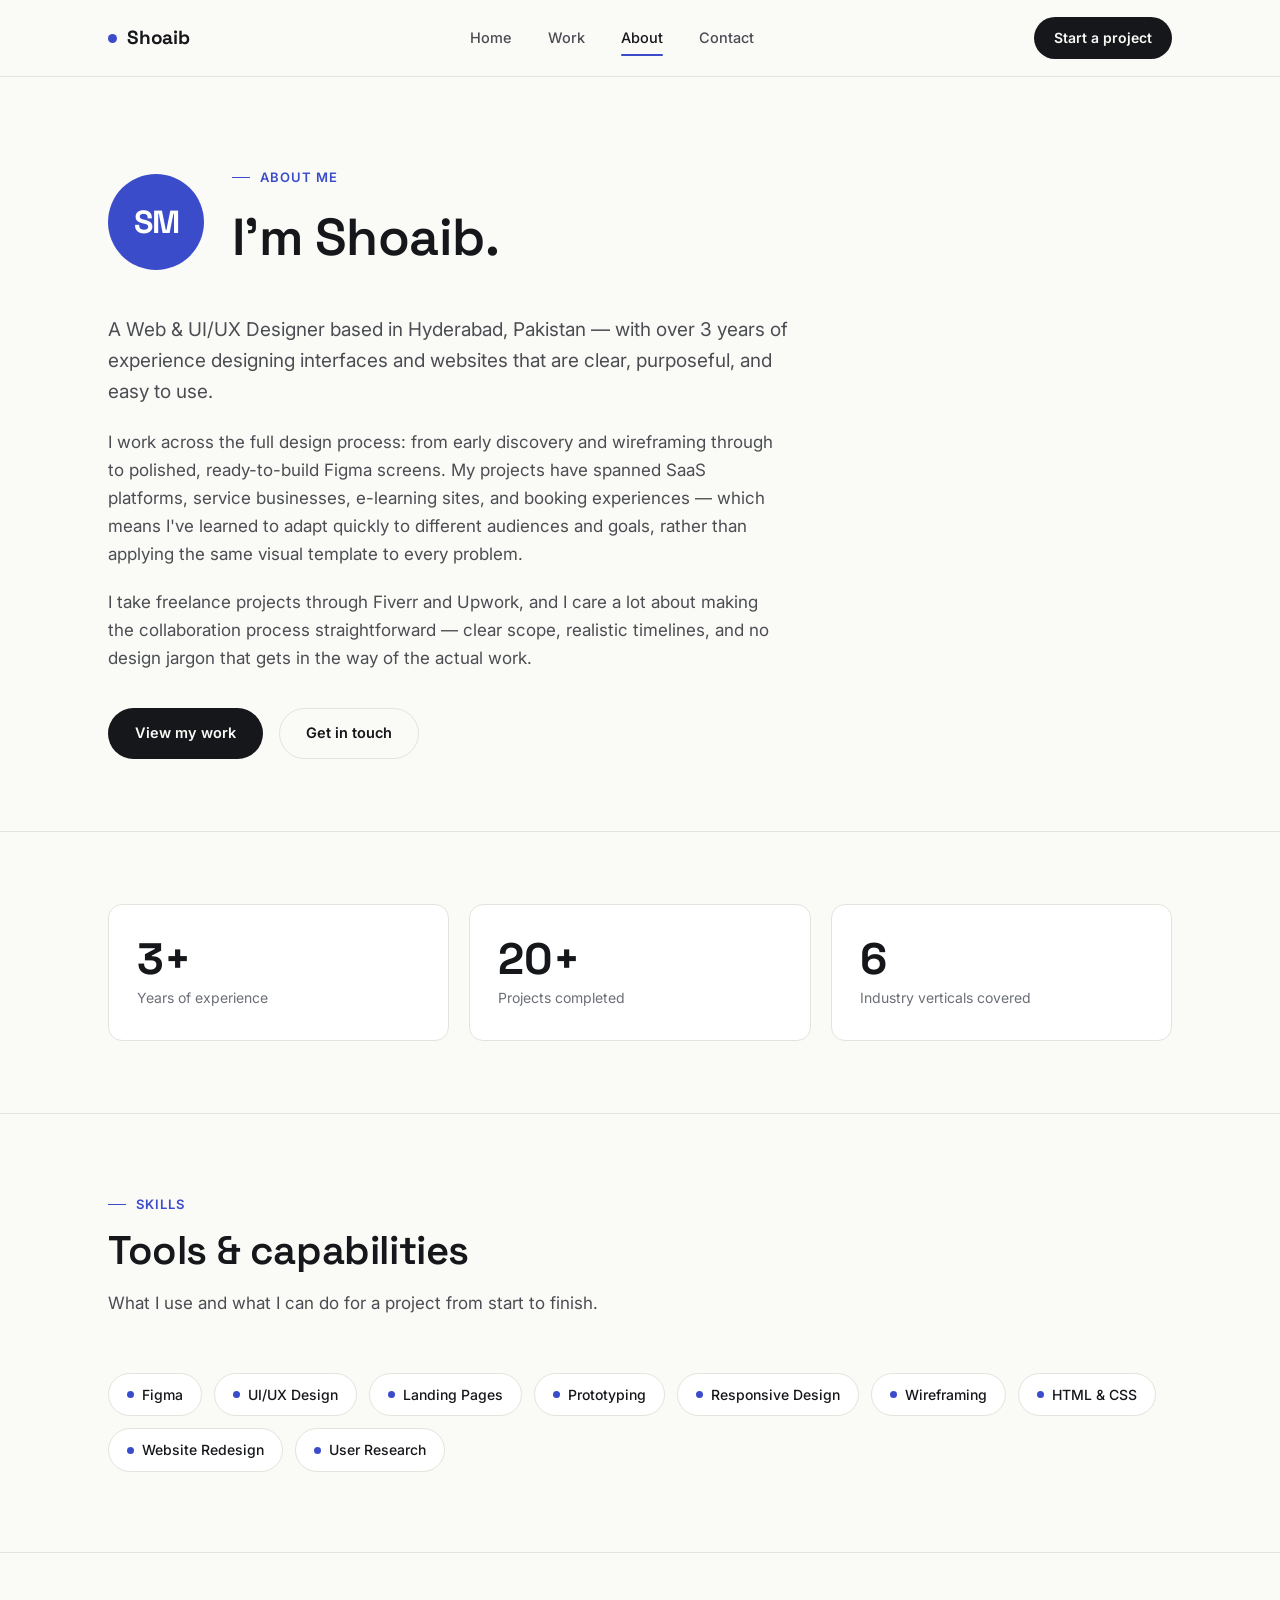
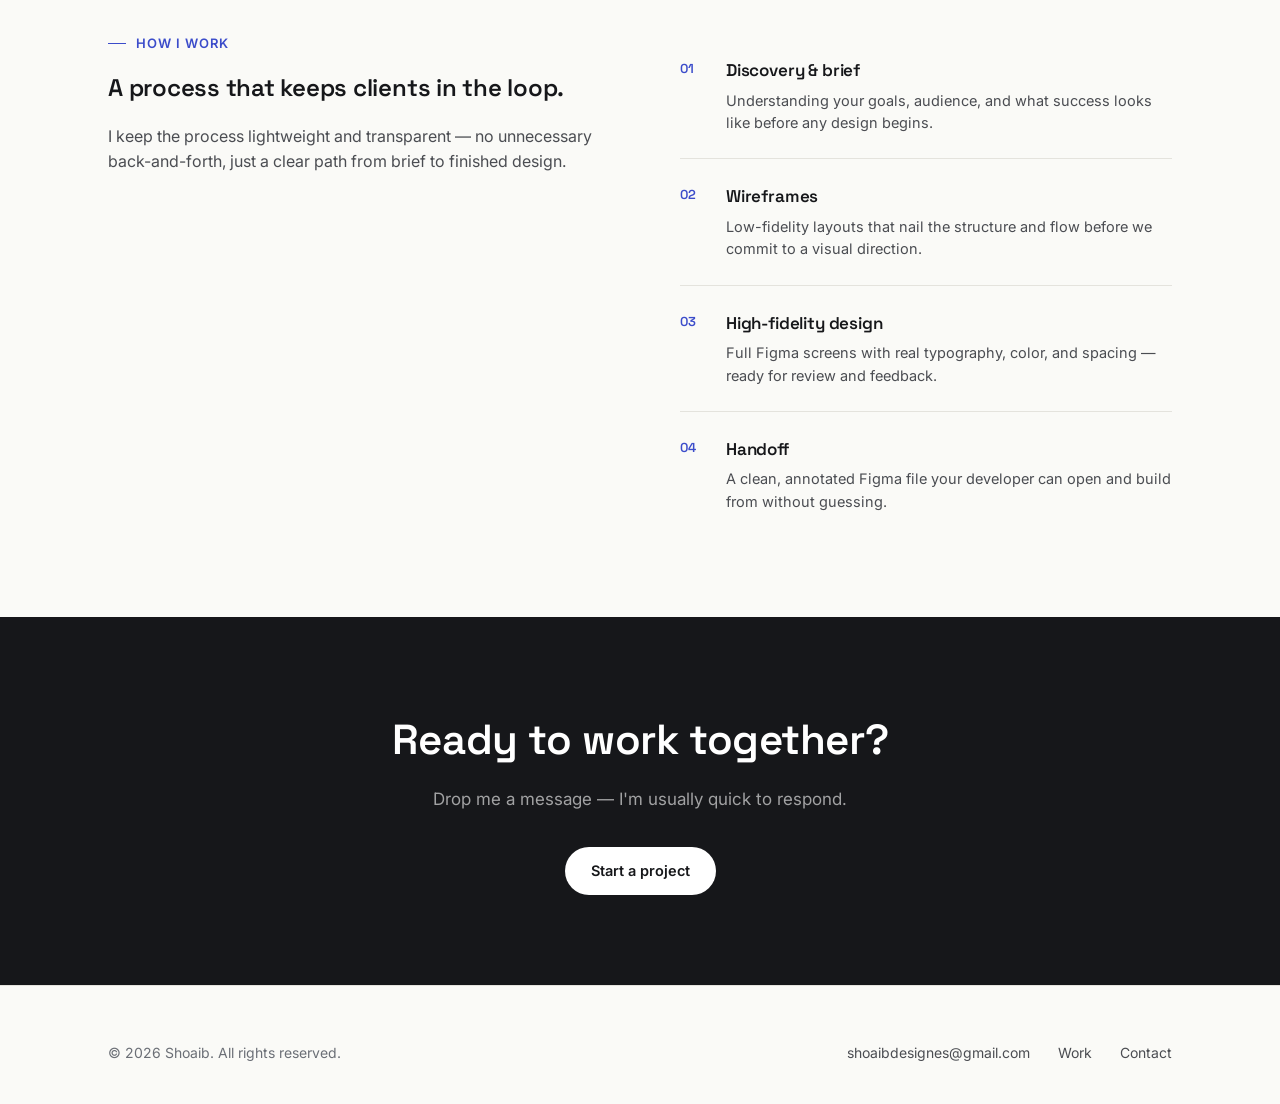
==== assets/work/index.html @ ad8a29ff "Add files via upload" ====
<!DOCTYPE html>
<html lang="en">
<head>
<meta charset="UTF-8">
<meta name="viewport" content="width=device-width, initial-scale=1.0">
<title>About — Shoaib</title>
<meta name="description" content="Shoaib is a Web & UI/UX Designer based in Hyderabad, Pakistan with 3+ years of experience.">
<link rel="preconnect" href="https://fonts.googleapis.com">
<link rel="preconnect" href="https://fonts.gstatic.com" crossorigin>
<link href="https://fonts.googleapis.com/css2?family=Space+Grotesk:wght@500;600;700&family=Inter:wght@400;500;600;700&display=swap" rel="stylesheet">
<link rel="stylesheet" href="style.css">
<style>
  .avatar{
    width:96px; height:96px; border-radius:50%;
    background: var(--accent);
    display:flex; align-items:center; justify-content:center;
    font-family:var(--display); font-size:32px; font-weight:700;
    color:#fff; flex-shrink:0;
    letter-spacing:-1px;
  }
  .skill-pill{
    display:inline-flex; align-items:center; gap:8px;
    border:1px solid var(--line); border-radius:999px;
    padding:10px 18px; font-size:14px; font-weight:500;
    color:var(--ink); background:#fff;
    transition: border-color .15s, background .15s;
  }
  .skill-pill:hover{ border-color:var(--accent); background:var(--accent-ink); }
  .skill-pill .dot{ width:7px; height:7px; border-radius:50%; background:var(--accent); }
  .stat-box{
    border:1px solid var(--line); border-radius:var(--radius);
    padding:32px 28px; background:#fff;
  }
  .stat-box .num{
    font-family:var(--display); font-size:44px; font-weight:700;
    color:var(--ink); line-height:1;
  }
  .stat-box .label{ font-size:14px; color:var(--muted); margin-top:6px; }
  .value-row{
    display:flex; gap:18px; align-items:flex-start;
    padding:24px 0; border-bottom:1px solid var(--line);
  }
  .value-row:last-child{ border-bottom:none; }
  .value-num{
    font-family:var(--display); font-size:13px; font-weight:600;
    color:var(--accent); width:28px; flex-shrink:0; padding-top:2px;
  }
</style>
</head>
<body>

<nav class="nav">
  <div class="wrap">
    <a href="index.html" class="brand"><span class="dot"></span>Shoaib</a>
    <div class="navlinks" id="navlinks">
      <a href="index.html">Home</a>
      <a href="work.html">Work</a>
      <a href="about.html" class="active">About</a>
      <a href="contact.html">Contact</a>
    </div>
    <a href="contact.html" class="nav-cta">Start a project</a>
    <button class="nav-toggle" id="navToggle" aria-label="Toggle menu" aria-expanded="false">
      <span></span><span></span><span></span>
    </button>
  </div>
</nav>

<!-- HERO -->
<header style="padding:90px 0 72px;">
  <div class="wrap">
    <div style="display:flex; align-items:center; gap:28px; flex-wrap:wrap; margin-bottom:36px;">
      <div class="avatar">SM</div>
      <div>
        <div class="eyebrow">About me</div>
        <h1 style="font-size:clamp(32px,4.5vw,52px); margin-top:10px;">I'm Shoaib.</h1>
      </div>
    </div>
    <div style="max-width:680px;">
      <p style="font-size:19px; line-height:1.65; color:var(--ink-soft);">
        A Web &amp; UI/UX Designer based in Hyderabad, Pakistan — with over 3 years of experience designing interfaces and websites that are clear, purposeful, and easy to use.
      </p>
      <p style="font-size:17px; line-height:1.65; color:var(--ink-soft); margin-top:20px;">
        I work across the full design process: from early discovery and wireframing through to polished, ready-to-build Figma screens. My projects have spanned SaaS platforms, service businesses, e-learning sites, and booking experiences — which means I've learned to adapt quickly to different audiences and goals, rather than applying the same visual template to every problem.
      </p>
      <p style="font-size:17px; line-height:1.65; color:var(--ink-soft); margin-top:20px;">
        I take freelance projects through Fiverr and Upwork, and I care a lot about making the collaboration process straightforward — clear scope, realistic timelines, and no design jargon that gets in the way of the actual work.
      </p>
      <div style="margin-top:36px; display:flex; gap:16px; flex-wrap:wrap;">
        <a href="work.html" class="btn btn-primary">View my work</a>
        <a href="contact.html" class="btn btn-ghost">Get in touch</a>
      </div>
    </div>
  </div>
</header>

<hr class="rule">

<!-- STATS -->
<section style="padding:72px 0;">
  <div class="wrap">
    <div style="display:grid; grid-template-columns:repeat(3,1fr); gap:20px;" class="stats-grid">
      <div class="stat-box">
        <div class="num">3+</div>
        <div class="label">Years of experience</div>
      </div>
      <div class="stat-box">
        <div class="num">20+</div>
        <div class="label">Projects completed</div>
      </div>
      <div class="stat-box">
        <div class="num">6</div>
        <div class="label">Industry verticals covered</div>
      </div>
    </div>
  </div>
</section>

<hr class="rule">

<!-- SKILLS -->
<section style="padding:80px 0;">
  <div class="wrap">
    <div class="section-head">
      <div class="eyebrow">Skills</div>
      <h2>Tools &amp; capabilities</h2>
      <p>What I use and what I can do for a project from start to finish.</p>
    </div>
    <div style="display:flex; gap:12px; flex-wrap:wrap;">
      <div class="skill-pill"><span class="dot"></span>Figma</div>
      <div class="skill-pill"><span class="dot"></span>UI/UX Design</div>
      <div class="skill-pill"><span class="dot"></span>Landing Pages</div>
      <div class="skill-pill"><span class="dot"></span>Prototyping</div>
      <div class="skill-pill"><span class="dot"></span>Responsive Design</div>
      <div class="skill-pill"><span class="dot"></span>Wireframing</div>
      <div class="skill-pill"><span class="dot"></span>HTML &amp; CSS</div>
      <div class="skill-pill"><span class="dot"></span>Website Redesign</div>
      <div class="skill-pill"><span class="dot"></span>User Research</div>
    </div>
  </div>
</section>

<hr class="rule">

<!-- HOW I WORK -->
<section style="padding:80px 0;">
  <div class="wrap" style="display:grid; grid-template-columns:1fr 1fr; gap:80px; align-items:start;" class="about-split">
    <div>
      <div class="eyebrow">How I work</div>
      <h2 style="margin-top:16px;">A process that keeps clients in the loop.</h2>
      <p style="margin-top:18px; font-size:16px;">I keep the process lightweight and transparent — no unnecessary back-and-forth, just a clear path from brief to finished design.</p>
    </div>
    <div>
      <div class="value-row">
        <div class="value-num">01</div>
        <div>
          <h3 style="font-size:17px;">Discovery &amp; brief</h3>
          <p style="font-size:14.5px; margin-top:6px;">Understanding your goals, audience, and what success looks like before any design begins.</p>
        </div>
      </div>
      <div class="value-row">
        <div class="value-num">02</div>
        <div>
          <h3 style="font-size:17px;">Wireframes</h3>
          <p style="font-size:14.5px; margin-top:6px;">Low-fidelity layouts that nail the structure and flow before we commit to a visual direction.</p>
        </div>
      </div>
      <div class="value-row">
        <div class="value-num">03</div>
        <div>
          <h3 style="font-size:17px;">High-fidelity design</h3>
          <p style="font-size:14.5px; margin-top:6px;">Full Figma screens with real typography, color, and spacing — ready for review and feedback.</p>
        </div>
      </div>
      <div class="value-row">
        <div class="value-num">04</div>
        <div>
          <h3 style="font-size:17px;">Handoff</h3>
          <p style="font-size:14.5px; margin-top:6px;">A clean, annotated Figma file your developer can open and build from without guessing.</p>
        </div>
      </div>
    </div>
  </div>
</section>

<!-- CTA -->
<section style="background:var(--ink); margin:0; padding:90px 0;">
  <div class="wrap" style="text-align:center;">
    <h2 style="color:#fff; font-size:clamp(26px,3.5vw,42px);">Ready to work together?</h2>
    <p style="color:rgba(255,255,255,.6); margin-top:14px; font-size:17px;">Drop me a message — I'm usually quick to respond.</p>
    <div style="margin-top:34px;">
      <a href="contact.html" class="btn" style="background:#fff; color:var(--ink); border:none;">Start a project</a>
    </div>
  </div>
</section>

<footer>
  <div class="wrap foot-row">
    <div class="foot-left">© 2026 Shoaib. All rights reserved.</div>
    <div class="foot-links">
      <a href="mailto:shoaibdesignes@gmail.com">shoaibdesignes@gmail.com</a>
      <a href="work.html">Work</a>
      <a href="contact.html">Contact</a>
    </div>
  </div>
</footer>

<script src="script.js"></script>
<script>
  /* responsive about split */
  const split = document.querySelector('.about-split');
  if(split){ const mq=window.matchMedia('(max-width:760px)'); const fn=e=>{ split.style.gridTemplateColumns=e.matches?'1fr':'1fr 1fr'; split.style.gap=e.matches?'40px':'80px'; }; mq.addEventListener('change',fn); fn(mq); }
  const sg = document.querySelector('.stats-grid');
  if(sg){ const mq=window.matchMedia('(max-width:600px)'); const fn=e=>{ sg.style.gridTemplateColumns=e.matches?'1fr':'repeat(3,1fr)'; }; mq.addEventListener('change',fn); fn(mq); }
</script>
</body>
</html>
---- assets/work/style.css ----
/* ==========================================================================
   Shoaib — Portfolio
   Tokens
   ========================================================================== */
:root{
  --paper:      #FAFAF7;
  --paper-dim:  #F1F0EA;
  --ink:        #16171A;
  --ink-soft:   #4B4D52;
  --muted:      #6B6F76;
  --line:       #E4E3DD;
  --accent:     #3B4CCA;
  --accent-ink: #EDEFFC;
  --radius:     14px;
  --radius-sm:  8px;
  --max:        1120px;

  --display: "Space Grotesk", "Inter", system-ui, sans-serif;
  --body:    "Inter", system-ui, -apple-system, sans-serif;
}

*{ box-sizing: border-box; }
html{ scroll-behavior: smooth; }
body{
  margin:0;
  background: var(--paper);
  color: var(--ink);
  font-family: var(--body);
  font-size: 16px;
  line-height: 1.55;
  -webkit-font-smoothing: antialiased;
}
img{ max-width:100%; display:block; }
a{ color: inherit; text-decoration:none; }
:focus-visible{
  outline: 2px solid var(--accent);
  outline-offset: 3px;
  border-radius: 4px;
}

.wrap{
  max-width: var(--max);
  margin: 0 auto;
  padding: 0 28px;
}

h1,h2,h3,h4{
  font-family: var(--display);
  font-weight: 600;
  letter-spacing: -0.01em;
  margin: 0;
  color: var(--ink);
}

.eyebrow{
  font-family: var(--body);
  font-size: 13px;
  font-weight: 600;
  letter-spacing: 0.08em;
  text-transform: uppercase;
  color: var(--accent);
  display:flex;
  align-items:center;
  gap:10px;
}
.eyebrow::before{
  content:"";
  width: 18px;
  height: 1px;
  background: var(--accent);
}

p{ color: var(--ink-soft); margin: 0; }

/* ---------------- Nav ---------------- */
.nav{
  position: sticky;
  top: 0;
  z-index: 50;
  background: rgba(250,250,247,0.85);
  backdrop-filter: blur(10px);
  border-bottom: 1px solid var(--line);
}
.nav .wrap{
  display:flex;
  align-items:center;
  justify-content:space-between;
  height: 76px;
}
.brand{
  font-family: var(--display);
  font-weight: 700;
  font-size: 19px;
  letter-spacing: -0.01em;
  display:flex;
  align-items:center;
  gap:10px;
}
.brand .dot{
  width:9px; height:9px; border-radius:50%;
  background: var(--accent);
  display:inline-block;
}
.navlinks{
  display:flex;
  gap: 36px;
  font-size: 14.5px;
  font-weight: 500;
}
.navlinks a{
  color: var(--ink-soft);
  position: relative;
  padding: 4px 0;
  transition: color .15s ease;
}
.navlinks a:hover{ color: var(--ink); }
.navlinks a.active{ color: var(--ink); }
.navlinks a.active::after{
  content:"";
  position:absolute;
  left:0; right:0; bottom:-3px;
  height:2px;
  background: var(--accent);
  border-radius: 2px;
}
.nav-cta{
  background: var(--ink);
  color: var(--paper);
  padding: 10px 20px;
  border-radius: 999px;
  font-size: 14px;
  font-weight: 600;
  transition: background .15s ease, transform .15s ease;
}
.nav-cta:hover{ background: var(--accent); transform: translateY(-1px); }

.nav-toggle{ display:none; }

/* ---------------- Buttons ---------------- */
.btn{
  display:inline-flex;
  align-items:center;
  gap:8px;
  padding: 13px 26px;
  border-radius: 999px;
  font-weight: 600;
  font-size: 14.5px;
  border: 1px solid transparent;
  cursor:pointer;
  transition: transform .15s ease, background .15s ease, color .15s ease, border-color .15s ease;
}
.btn-primary{ background: var(--ink); color: var(--paper); }
.btn-primary:hover{ background: var(--accent); transform: translateY(-2px); }
.btn-ghost{ border-color: var(--line); color: var(--ink); background: transparent; }
.btn-ghost:hover{ border-color: var(--ink); transform: translateY(-2px); }
.btn svg{ width:15px; height:15px; }

/* ---------------- Section scaffolding ---------------- */
section{ padding: 110px 0; }
.section-head{
  max-width: 640px;
  margin-bottom: 56px;
}
.section-head h2{
  font-size: clamp(28px, 3.4vw, 40px);
  margin-top: 14px;
  line-height: 1.15;
}
.section-head p{ margin-top: 16px; font-size: 17px; }

hr.rule{
  border:0;
  border-top: 1px solid var(--line);
  margin: 0;
}

/* ---------------- Browser-frame mockup (signature element) ---------------- */
.browser-frame{
  border-radius: var(--radius);
  border: 1px solid var(--line);
  background: #fff;
  overflow: hidden;
  box-shadow: 0 1px 2px rgba(20,20,20,0.04);
  transition: transform .25s ease, box-shadow .25s ease, border-color .25s ease;
}
.browser-frame:hover{
  transform: translateY(-4px);
  box-shadow: 0 18px 38px -16px rgba(20,20,20,0.18);
  border-color: #d8d7d0;
}
.browser-chrome{
  display:flex;
  align-items:center;
  gap: 14px;
  padding: 11px 14px;
  background: var(--paper-dim);
  border-bottom: 1px solid var(--line);
}
.browser-dots{ display:flex; gap:6px; flex-shrink:0; }
.browser-dots span{
  width:9px; height:9px; border-radius:50%;
  background: #D8D6CD;
}
.browser-url{
  flex:1;
  background: #fff;
  border: 1px solid var(--line);
  border-radius: 999px;
  padding: 5px 14px;
  font-size: 12px;
  color: var(--muted);
  font-family: var(--body);
  white-space: nowrap;
  overflow: hidden;
  text-overflow: ellipsis;
}
.browser-body{
  aspect-ratio: 16/10.5;
  background: linear-gradient(160deg, var(--paper-dim), #fff);
  position: relative;
  overflow: hidden;
}
.browser-body .thumb-content{
  position:absolute; inset:0;
  display:flex;
  flex-direction:column;
}

/* ---------------- Footer ---------------- */
footer{
  border-top: 1px solid var(--line);
  padding: 56px 0 40px;
}
.foot-row{
  display:flex;
  justify-content:space-between;
  align-items:center;
  flex-wrap:wrap;
  gap: 18px;
}
.foot-left{ font-size: 14px; color: var(--muted); }
.foot-links{ display:flex; gap: 28px; font-size: 14px; }
.foot-links a{ color: var(--ink-soft); }
.foot-links a:hover{ color: var(--accent); }

/* ---------------- Responsive ---------------- */
@media (max-width: 860px){
  .service-grid{ grid-template-columns: repeat(2,1fr) !important; row-gap: 36px !important; }
  .proj-grid{ grid-template-columns: 1fr !important; }
  .work-grid{ grid-template-columns: 1fr !important; }
  .navlinks{
    position: fixed;
    top: 76px; left:0; right:0;
    background: var(--paper);
    flex-direction: column;
    gap: 0;
    border-bottom: 1px solid var(--line);
    transform: translateY(-110%);
    transition: transform .25s ease;
    padding: 8px 28px 18px;
  }
  .navlinks.open{ transform: translateY(0); }
  .navlinks a{ padding: 14px 0; border-bottom: 1px solid var(--line); }
  .nav-toggle{
    display:flex;
    flex-direction:column;
    gap:5px;
    background:none;
    border:none;
    cursor:pointer;
    padding: 8px;
  }
  .nav-toggle span{ width:22px; height:2px; background:var(--ink); border-radius:2px; }
  .nav-cta{ display:none; }
  section{ padding: 72px 0; }
}
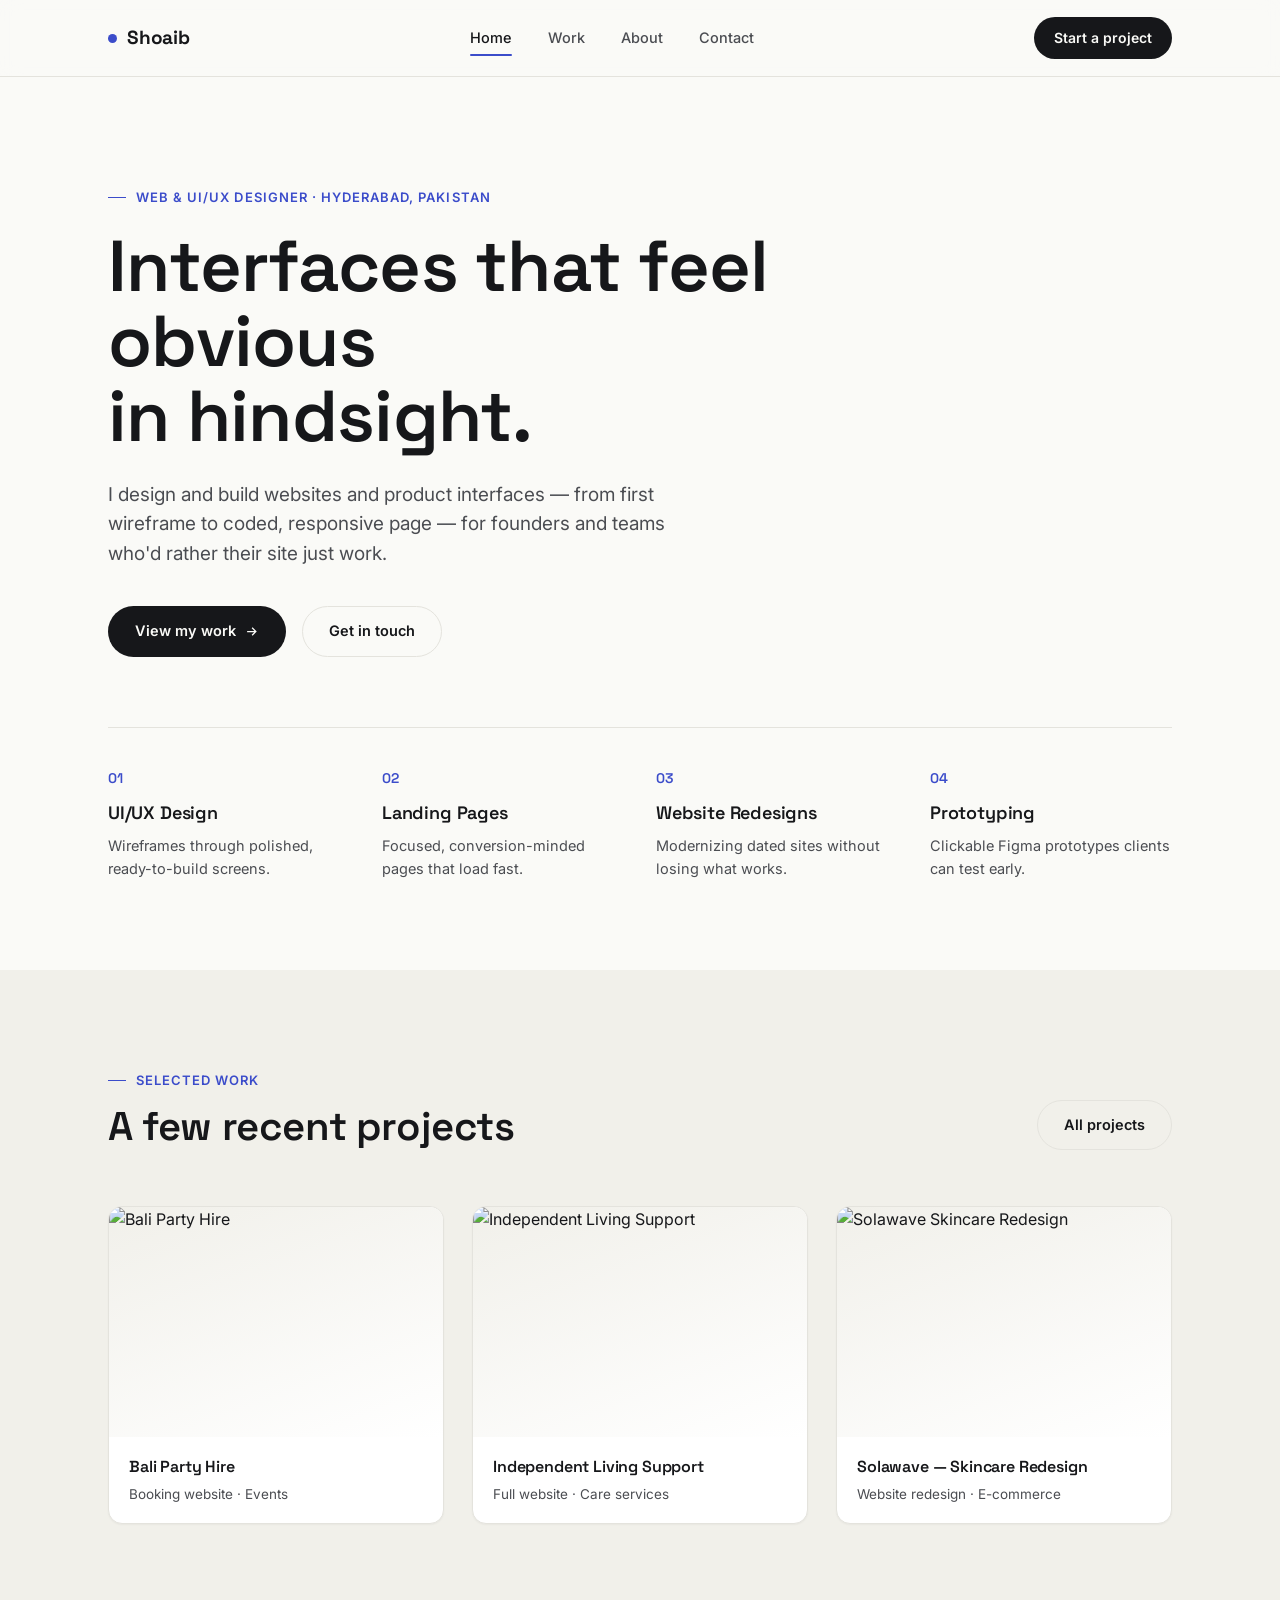
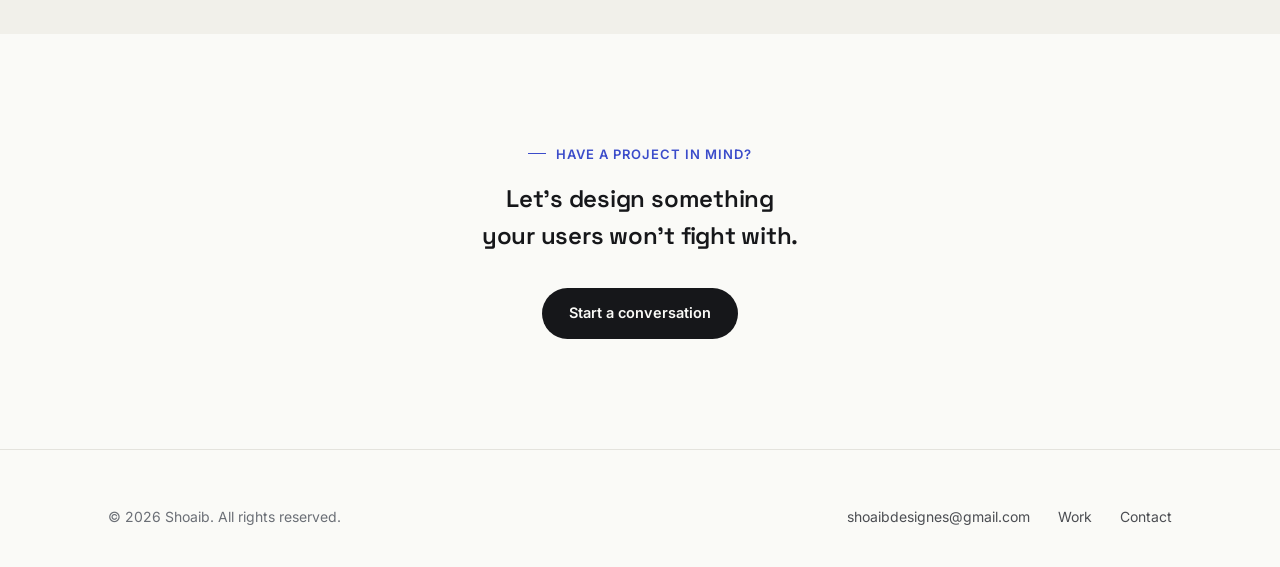
==== commit 2c9298da: "Add files via upload" ====
--- a/assets/work/index.html
+++ b/assets/work/index.html
@@ -3,49 +3,12 @@
 <head>
 <meta charset="UTF-8">
 <meta name="viewport" content="width=device-width, initial-scale=1.0">
-<title>About — Shoaib</title>
-<meta name="description" content="Shoaib is a Web & UI/UX Designer based in Hyderabad, Pakistan with 3+ years of experience.">
+<title>Shoaib — Web & UI/UX Designer</title>
+<meta name="description" content="Shoaib is a web and UI/UX designer crafting clean, conversion-minded interfaces — landing pages, redesigns, and full product sites.">
 <link rel="preconnect" href="https://fonts.googleapis.com">
 <link rel="preconnect" href="https://fonts.gstatic.com" crossorigin>
 <link href="https://fonts.googleapis.com/css2?family=Space+Grotesk:wght@500;600;700&family=Inter:wght@400;500;600;700&display=swap" rel="stylesheet">
 <link rel="stylesheet" href="style.css">
-<style>
-  .avatar{
-    width:96px; height:96px; border-radius:50%;
-    background: var(--accent);
-    display:flex; align-items:center; justify-content:center;
-    font-family:var(--display); font-size:32px; font-weight:700;
-    color:#fff; flex-shrink:0;
-    letter-spacing:-1px;
-  }
-  .skill-pill{
-    display:inline-flex; align-items:center; gap:8px;
-    border:1px solid var(--line); border-radius:999px;
-    padding:10px 18px; font-size:14px; font-weight:500;
-    color:var(--ink); background:#fff;
-    transition: border-color .15s, background .15s;
-  }
-  .skill-pill:hover{ border-color:var(--accent); background:var(--accent-ink); }
-  .skill-pill .dot{ width:7px; height:7px; border-radius:50%; background:var(--accent); }
-  .stat-box{
-    border:1px solid var(--line); border-radius:var(--radius);
-    padding:32px 28px; background:#fff;
-  }
-  .stat-box .num{
-    font-family:var(--display); font-size:44px; font-weight:700;
-    color:var(--ink); line-height:1;
-  }
-  .stat-box .label{ font-size:14px; color:var(--muted); margin-top:6px; }
-  .value-row{
-    display:flex; gap:18px; align-items:flex-start;
-    padding:24px 0; border-bottom:1px solid var(--line);
-  }
-  .value-row:last-child{ border-bottom:none; }
-  .value-num{
-    font-family:var(--display); font-size:13px; font-weight:600;
-    color:var(--accent); width:28px; flex-shrink:0; padding-top:2px;
-  }
-</style>
 </head>
 <body>
 
@@ -53,9 +16,9 @@
   <div class="wrap">
     <a href="index.html" class="brand"><span class="dot"></span>Shoaib</a>
     <div class="navlinks" id="navlinks">
-      <a href="index.html">Home</a>
+      <a href="index.html" class="active">Home</a>
       <a href="work.html">Work</a>
-      <a href="about.html" class="active">About</a>
+      <a href="about.html">About</a>
       <a href="contact.html">Contact</a>
     </div>
     <a href="contact.html" class="nav-cta">Start a project</a>
@@ -65,130 +28,109 @@
   </div>
 </nav>
 
-<!-- HERO -->
-<header style="padding:90px 0 72px;">
+<!-- ============ HERO ============ -->
+<header style="padding: 110px 0 70px;">
   <div class="wrap">
-    <div style="display:flex; align-items:center; gap:28px; flex-wrap:wrap; margin-bottom:36px;">
-      <div class="avatar">SM</div>
-      <div>
-        <div class="eyebrow">About me</div>
-        <h1 style="font-size:clamp(32px,4.5vw,52px); margin-top:10px;">I'm Shoaib.</h1>
-      </div>
-    </div>
-    <div style="max-width:680px;">
-      <p style="font-size:19px; line-height:1.65; color:var(--ink-soft);">
-        A Web &amp; UI/UX Designer based in Hyderabad, Pakistan — with over 3 years of experience designing interfaces and websites that are clear, purposeful, and easy to use.
-      </p>
-      <p style="font-size:17px; line-height:1.65; color:var(--ink-soft); margin-top:20px;">
-        I work across the full design process: from early discovery and wireframing through to polished, ready-to-build Figma screens. My projects have spanned SaaS platforms, service businesses, e-learning sites, and booking experiences — which means I've learned to adapt quickly to different audiences and goals, rather than applying the same visual template to every problem.
-      </p>
-      <p style="font-size:17px; line-height:1.65; color:var(--ink-soft); margin-top:20px;">
-        I take freelance projects through Fiverr and Upwork, and I care a lot about making the collaboration process straightforward — clear scope, realistic timelines, and no design jargon that gets in the way of the actual work.
-      </p>
-      <div style="margin-top:36px; display:flex; gap:16px; flex-wrap:wrap;">
-        <a href="work.html" class="btn btn-primary">View my work</a>
-        <a href="contact.html" class="btn btn-ghost">Get in touch</a>
-      </div>
+    <div class="eyebrow">Web &amp; UI/UX Designer · Hyderabad, Pakistan</div>
+    <h1 style="font-size: clamp(40px, 6vw, 72px); line-height: 1.04; margin-top: 22px; max-width: 880px;">
+      Interfaces that feel obvious<br>in hindsight.
+    </h1>
+    <p style="font-size: 19px; max-width: 560px; margin-top: 26px;">
+      I design and build websites and product interfaces — from first wireframe to coded, responsive page — for founders and teams who'd rather their site just work.
+    </p>
+    <div style="display:flex; gap:16px; margin-top:38px; flex-wrap:wrap;">
+      <a href="work.html" class="btn btn-primary">
+        View my work
+        <svg viewBox="0 0 24 24" fill="none" stroke="currentColor" stroke-width="2"><path d="M5 12h14M13 6l6 6-6 6"/></svg>
+      </a>
+      <a href="contact.html" class="btn btn-ghost">Get in touch</a>
     </div>
   </div>
 </header>
 
-<hr class="rule">
-
-<!-- STATS -->
-<section style="padding:72px 0;">
+<!-- ============ STRIP: services ============ -->
+<section style="padding: 0 0 90px;">
   <div class="wrap">
-    <div style="display:grid; grid-template-columns:repeat(3,1fr); gap:20px;" class="stats-grid">
-      <div class="stat-box">
-        <div class="num">3+</div>
-        <div class="label">Years of experience</div>
+    <hr class="rule" style="margin-bottom: 40px;">
+    <div style="display:grid; grid-template-columns: repeat(4, 1fr); gap: 32px;" class="service-grid">
+      <div>
+        <div style="font-family:var(--display); font-size:14px; color:var(--accent); font-weight:600;">01</div>
+        <h3 style="font-size:18px; margin-top:10px;">UI/UX Design</h3>
+        <p style="font-size:14.5px; margin-top:8px;">Wireframes through polished, ready-to-build screens.</p>
       </div>
-      <div class="stat-box">
-        <div class="num">20+</div>
-        <div class="label">Projects completed</div>
+      <div>
+        <div style="font-family:var(--display); font-size:14px; color:var(--accent); font-weight:600;">02</div>
+        <h3 style="font-size:18px; margin-top:10px;">Landing Pages</h3>
+        <p style="font-size:14.5px; margin-top:8px;">Focused, conversion-minded pages that load fast.</p>
       </div>
-      <div class="stat-box">
-        <div class="num">6</div>
-        <div class="label">Industry verticals covered</div>
+      <div>
+        <div style="font-family:var(--display); font-size:14px; color:var(--accent); font-weight:600;">03</div>
+        <h3 style="font-size:18px; margin-top:10px;">Website Redesigns</h3>
+        <p style="font-size:14.5px; margin-top:8px;">Modernizing dated sites without losing what works.</p>
+      </div>
+      <div>
+        <div style="font-family:var(--display); font-size:14px; color:var(--accent); font-weight:600;">04</div>
+        <h3 style="font-size:18px; margin-top:10px;">Prototyping</h3>
+        <p style="font-size:14.5px; margin-top:8px;">Clickable Figma prototypes clients can test early.</p>
       </div>
     </div>
   </div>
 </section>
 
-<hr class="rule">
+<!-- ============ FEATURED WORK ============ -->
+<section style="background: var(--paper-dim); padding-top: 100px;">
+  <div class="wrap">
+    <div class="section-head" style="display:flex; align-items:flex-end; justify-content:space-between; max-width:none; flex-wrap:wrap; gap:20px;">
+      <div>
+        <div class="eyebrow">Selected work</div>
+        <h2>A few recent projects</h2>
+      </div>
+      <a href="work.html" class="btn btn-ghost">All projects</a>
+    </div>
 
-<!-- SKILLS -->
-<section style="padding:80px 0;">
-  <div class="wrap">
-    <div class="section-head">
-      <div class="eyebrow">Skills</div>
-      <h2>Tools &amp; capabilities</h2>
-      <p>What I use and what I can do for a project from start to finish.</p>
-    </div>
-    <div style="display:flex; gap:12px; flex-wrap:wrap;">
-      <div class="skill-pill"><span class="dot"></span>Figma</div>
-      <div class="skill-pill"><span class="dot"></span>UI/UX Design</div>
-      <div class="skill-pill"><span class="dot"></span>Landing Pages</div>
-      <div class="skill-pill"><span class="dot"></span>Prototyping</div>
-      <div class="skill-pill"><span class="dot"></span>Responsive Design</div>
-      <div class="skill-pill"><span class="dot"></span>Wireframing</div>
-      <div class="skill-pill"><span class="dot"></span>HTML &amp; CSS</div>
-      <div class="skill-pill"><span class="dot"></span>Website Redesign</div>
-      <div class="skill-pill"><span class="dot"></span>User Research</div>
+    <div style="display:grid; grid-template-columns: repeat(3, 1fr); gap: 28px;" class="proj-grid">
+
+      <a href="work.html#tiu" class="browser-frame" style="text-decoration:none;">
+        <div class="browser-body" style="aspect-ratio:16/11; overflow:hidden;">
+          <img src="assets/work/bali.jpg" alt="Bali Party Hire" style="width:100%; height:100%; object-fit:cover; object-position:top;">
+        </div>
+        <div style="padding:18px 20px;">
+          <h3 style="font-size:16px;">Bali Party Hire</h3>
+          <p style="font-size:13.5px; margin-top:4px;">Booking website · Events</p>
+        </div>
+      </a>
+
+      <a href="work.html#care" class="browser-frame" style="text-decoration:none;">
+        <div class="browser-body" style="aspect-ratio:16/11; overflow:hidden;">
+          <img src="assets/work/independent-living.jpg" alt="Independent Living Support" style="width:100%; height:100%; object-fit:cover; object-position:top;">
+        </div>
+        <div style="padding:18px 20px;">
+          <h3 style="font-size:16px;">Independent Living Support</h3>
+          <p style="font-size:13.5px; margin-top:4px;">Full website · Care services</p>
+        </div>
+      </a>
+
+      <a href="work.html#solawave" class="browser-frame" style="text-decoration:none;">
+        <div class="browser-body" style="aspect-ratio:16/11; overflow:hidden;">
+          <img src="assets/work/solawave.jpg" alt="Solawave Skincare Redesign" style="width:100%; height:100%; object-fit:cover; object-position:top;">
+        </div>
+        <div style="padding:18px 20px;">
+          <h3 style="font-size:16px;">Solawave — Skincare Redesign</h3>
+          <p style="font-size:13.5px; margin-top:4px;">Website redesign · E-commerce</p>
+        </div>
+      </a>
+
     </div>
   </div>
 </section>
 
-<hr class="rule">
-
-<!-- HOW I WORK -->
-<section style="padding:80px 0;">
-  <div class="wrap" style="display:grid; grid-template-columns:1fr 1fr; gap:80px; align-items:start;" class="about-split">
-    <div>
-      <div class="eyebrow">How I work</div>
-      <h2 style="margin-top:16px;">A process that keeps clients in the loop.</h2>
-      <p style="margin-top:18px; font-size:16px;">I keep the process lightweight and transparent — no unnecessary back-and-forth, just a clear path from brief to finished design.</p>
-    </div>
-    <div>
-      <div class="value-row">
-        <div class="value-num">01</div>
-        <div>
-          <h3 style="font-size:17px;">Discovery &amp; brief</h3>
-          <p style="font-size:14.5px; margin-top:6px;">Understanding your goals, audience, and what success looks like before any design begins.</p>
-        </div>
-      </div>
-      <div class="value-row">
-        <div class="value-num">02</div>
-        <div>
-          <h3 style="font-size:17px;">Wireframes</h3>
-          <p style="font-size:14.5px; margin-top:6px;">Low-fidelity layouts that nail the structure and flow before we commit to a visual direction.</p>
-        </div>
-      </div>
-      <div class="value-row">
-        <div class="value-num">03</div>
-        <div>
-          <h3 style="font-size:17px;">High-fidelity design</h3>
-          <p style="font-size:14.5px; margin-top:6px;">Full Figma screens with real typography, color, and spacing — ready for review and feedback.</p>
-        </div>
-      </div>
-      <div class="value-row">
-        <div class="value-num">04</div>
-        <div>
-          <h3 style="font-size:17px;">Handoff</h3>
-          <p style="font-size:14.5px; margin-top:6px;">A clean, annotated Figma file your developer can open and build from without guessing.</p>
-        </div>
-      </div>
-    </div>
-  </div>
-</section>
-
-<!-- CTA -->
-<section style="background:var(--ink); margin:0; padding:90px 0;">
+<!-- ============ CTA STRIP ============ -->
+<section>
   <div class="wrap" style="text-align:center;">
-    <h2 style="color:#fff; font-size:clamp(26px,3.5vw,42px);">Ready to work together?</h2>
-    <p style="color:rgba(255,255,255,.6); margin-top:14px; font-size:17px;">Drop me a message — I'm usually quick to respond.</p>
+    <div class="eyebrow" style="justify-content:center;"><span style="display:none;"></span>Have a project in mind?</div>
+    <h2 style="margin-top:16px;">Let's design something<br>your users won't fight with.</h2>
     <div style="margin-top:34px;">
-      <a href="contact.html" class="btn" style="background:#fff; color:var(--ink); border:none;">Start a project</a>
+      <a href="contact.html" class="btn btn-primary">Start a conversation</a>
     </div>
   </div>
 </section>
@@ -205,12 +147,5 @@
 </footer>
 
 <script src="script.js"></script>
-<script>
-  /* responsive about split */
-  const split = document.querySelector('.about-split');
-  if(split){ const mq=window.matchMedia('(max-width:760px)'); const fn=e=>{ split.style.gridTemplateColumns=e.matches?'1fr':'1fr 1fr'; split.style.gap=e.matches?'40px':'80px'; }; mq.addEventListener('change',fn); fn(mq); }
-  const sg = document.querySelector('.stats-grid');
-  if(sg){ const mq=window.matchMedia('(max-width:600px)'); const fn=e=>{ sg.style.gridTemplateColumns=e.matches?'1fr':'repeat(3,1fr)'; }; mq.addEventListener('change',fn); fn(mq); }
-</script>
 </body>
 </html>
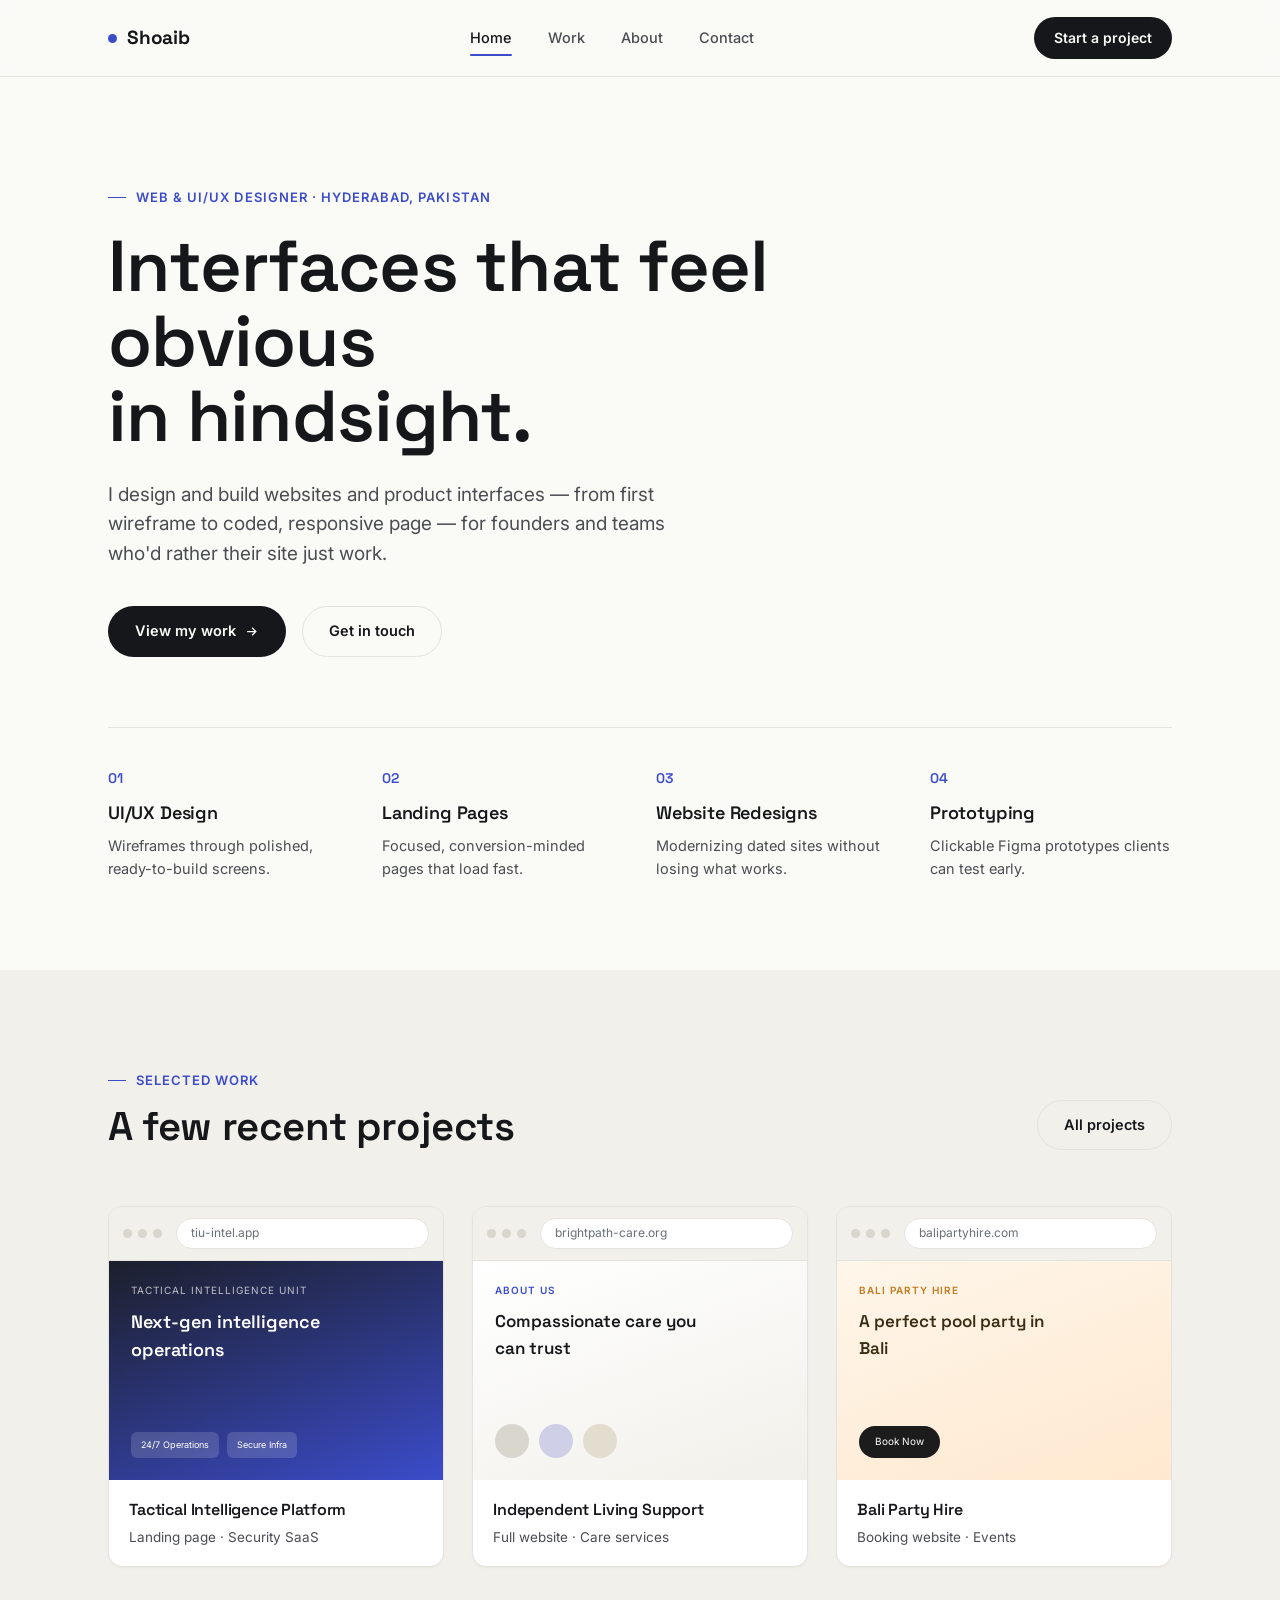
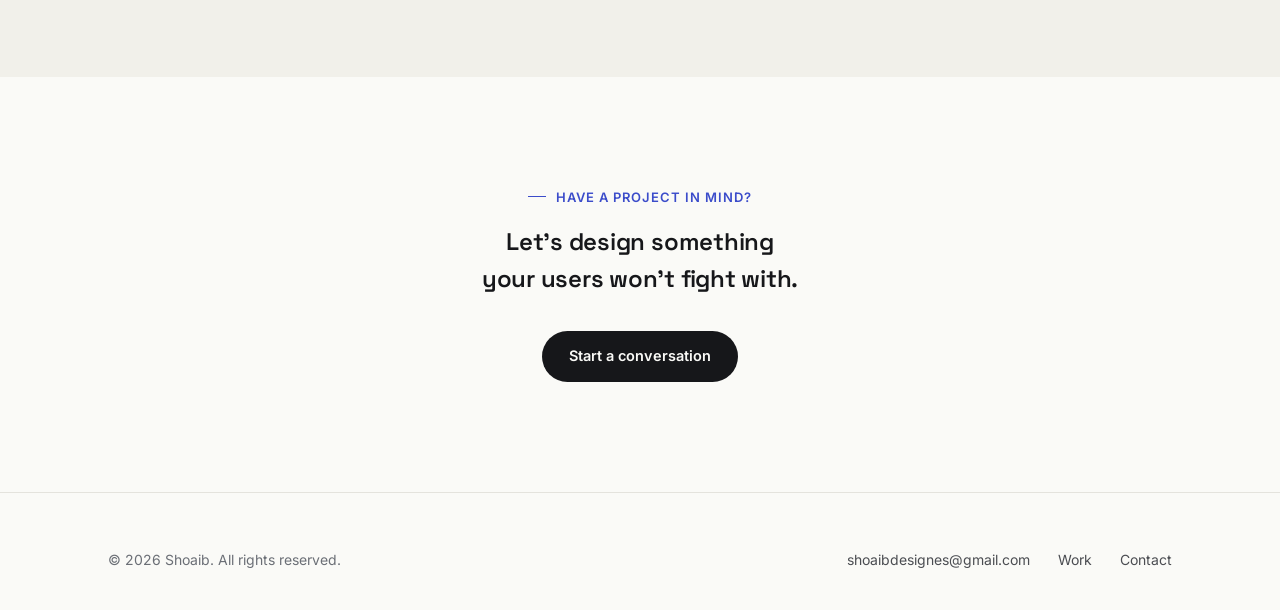
==== commit 3b2b0219: "Add files via upload" ====
--- a/assets/work/index.html
+++ b/assets/work/index.html
@@ -91,18 +91,41 @@
     <div style="display:grid; grid-template-columns: repeat(3, 1fr); gap: 28px;" class="proj-grid">
 
       <a href="work.html#tiu" class="browser-frame" style="text-decoration:none;">
-        <div class="browser-body" style="aspect-ratio:16/11; overflow:hidden;">
-          <img src="assets/work/bali.jpg" alt="Bali Party Hire" style="width:100%; height:100%; object-fit:cover; object-position:top;">
+        <div class="browser-chrome">
+          <div class="browser-dots"><span></span><span></span><span></span></div>
+          <div class="browser-url">tiu-intel.app</div>
+        </div>
+        <div class="browser-body">
+          <div class="thumb-content" style="background:linear-gradient(160deg,#1c1f2b,#3B4CCA); padding:22px; color:#fff;">
+            <div style="font-size:10px; letter-spacing:.1em; opacity:.7;">TACTICAL INTELLIGENCE UNIT</div>
+            <div style="font-family:var(--display); font-size:18px; font-weight:600; margin-top:10px; max-width:80%;">Next-gen intelligence operations</div>
+            <div style="margin-top:auto; display:flex; gap:8px;">
+              <div style="background:rgba(255,255,255,.15); border-radius:6px; padding:6px 10px; font-size:9px;">24/7 Operations</div>
+              <div style="background:rgba(255,255,255,.15); border-radius:6px; padding:6px 10px; font-size:9px;">Secure Infra</div>
+            </div>
+          </div>
         </div>
         <div style="padding:18px 20px;">
-          <h3 style="font-size:16px;">Bali Party Hire</h3>
-          <p style="font-size:13.5px; margin-top:4px;">Booking website · Events</p>
+          <h3 style="font-size:16px;">Tactical Intelligence Platform</h3>
+          <p style="font-size:13.5px; margin-top:4px;">Landing page · Security SaaS</p>
         </div>
       </a>
 
       <a href="work.html#care" class="browser-frame" style="text-decoration:none;">
-        <div class="browser-body" style="aspect-ratio:16/11; overflow:hidden;">
-          <img src="assets/work/independent-living.jpg" alt="Independent Living Support" style="width:100%; height:100%; object-fit:cover; object-position:top;">
+        <div class="browser-chrome">
+          <div class="browser-dots"><span></span><span></span><span></span></div>
+          <div class="browser-url">brightpath-care.org</div>
+        </div>
+        <div class="browser-body">
+          <div class="thumb-content" style="background:linear-gradient(160deg,#fff,#F1F0EA); padding:22px;">
+            <div style="font-size:10px; letter-spacing:.1em; color:var(--accent); font-weight:600;">ABOUT US</div>
+            <div style="font-family:var(--display); font-size:17px; font-weight:600; margin-top:10px; max-width:75%; color:var(--ink);">Compassionate care you can trust</div>
+            <div style="margin-top:auto; display:flex; gap:10px;">
+              <div style="width:34px; height:34px; border-radius:50%; background:#D8D6CD;"></div>
+              <div style="width:34px; height:34px; border-radius:50%; background:#cfd0e8;"></div>
+              <div style="width:34px; height:34px; border-radius:50%; background:#e3ddd0;"></div>
+            </div>
+          </div>
         </div>
         <div style="padding:18px 20px;">
           <h3 style="font-size:16px;">Independent Living Support</h3>
@@ -110,13 +133,23 @@
         </div>
       </a>
 
-      <a href="work.html#solawave" class="browser-frame" style="text-decoration:none;">
-        <div class="browser-body" style="aspect-ratio:16/11; overflow:hidden;">
-          <img src="assets/work/solawave.jpg" alt="Solawave Skincare Redesign" style="width:100%; height:100%; object-fit:cover; object-position:top;">
+      <a href="work.html#bali" class="browser-frame" style="text-decoration:none;">
+        <div class="browser-chrome">
+          <div class="browser-dots"><span></span><span></span><span></span></div>
+          <div class="browser-url">balipartyhire.com</div>
+        </div>
+        <div class="browser-body">
+          <div class="thumb-content" style="background:linear-gradient(160deg,#fef6ea,#ffe8cf); padding:22px;">
+            <div style="font-size:10px; letter-spacing:.1em; color:#c47a1f; font-weight:600;">BALI PARTY HIRE</div>
+            <div style="font-family:var(--display); font-size:17px; font-weight:600; margin-top:10px; max-width:75%; color:#3a2c12;">A perfect pool party in Bali</div>
+            <div style="margin-top:auto;">
+              <div style="display:inline-block; background:#1c1c1c; color:#fff; border-radius:999px; padding:8px 16px; font-size:10px;">Book Now</div>
+            </div>
+          </div>
         </div>
         <div style="padding:18px 20px;">
-          <h3 style="font-size:16px;">Solawave — Skincare Redesign</h3>
-          <p style="font-size:13.5px; margin-top:4px;">Website redesign · E-commerce</p>
+          <h3 style="font-size:16px;">Bali Party Hire</h3>
+          <p style="font-size:13.5px; margin-top:4px;">Booking website · Events</p>
         </div>
       </a>
 
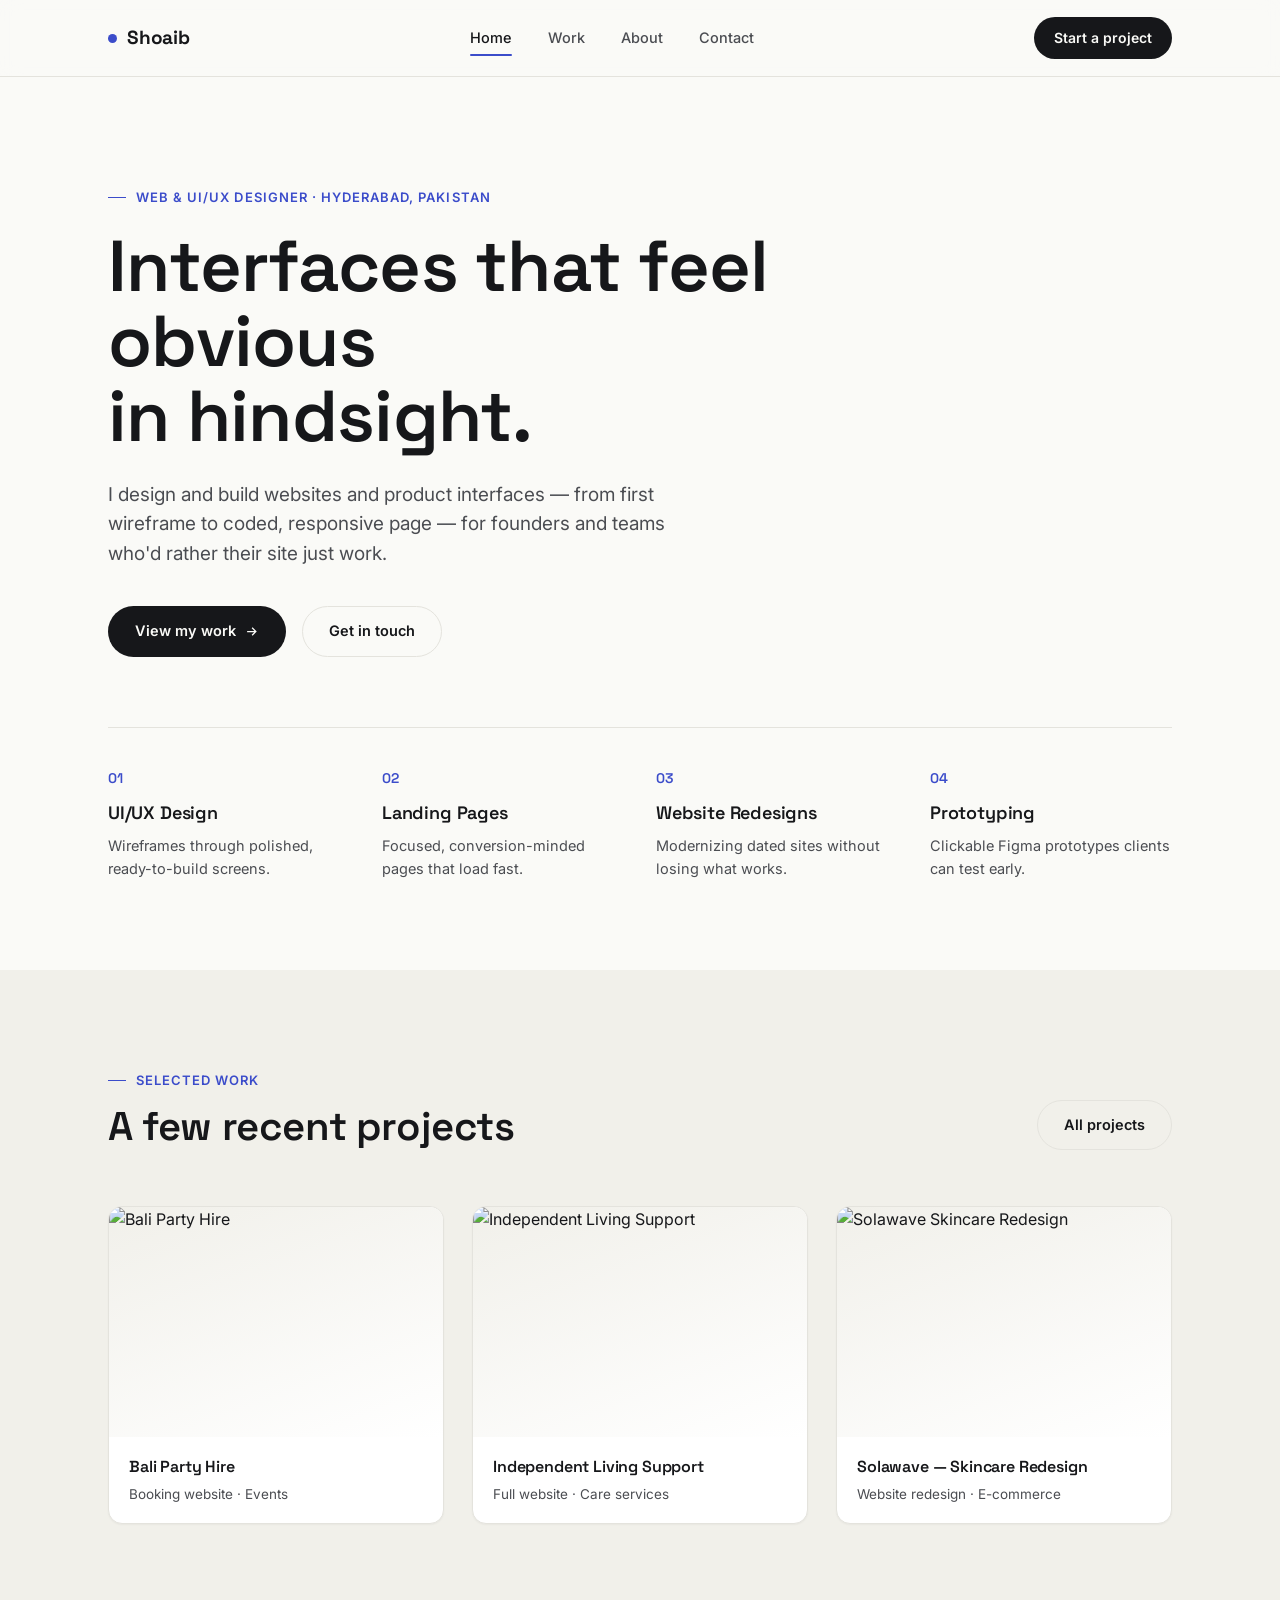
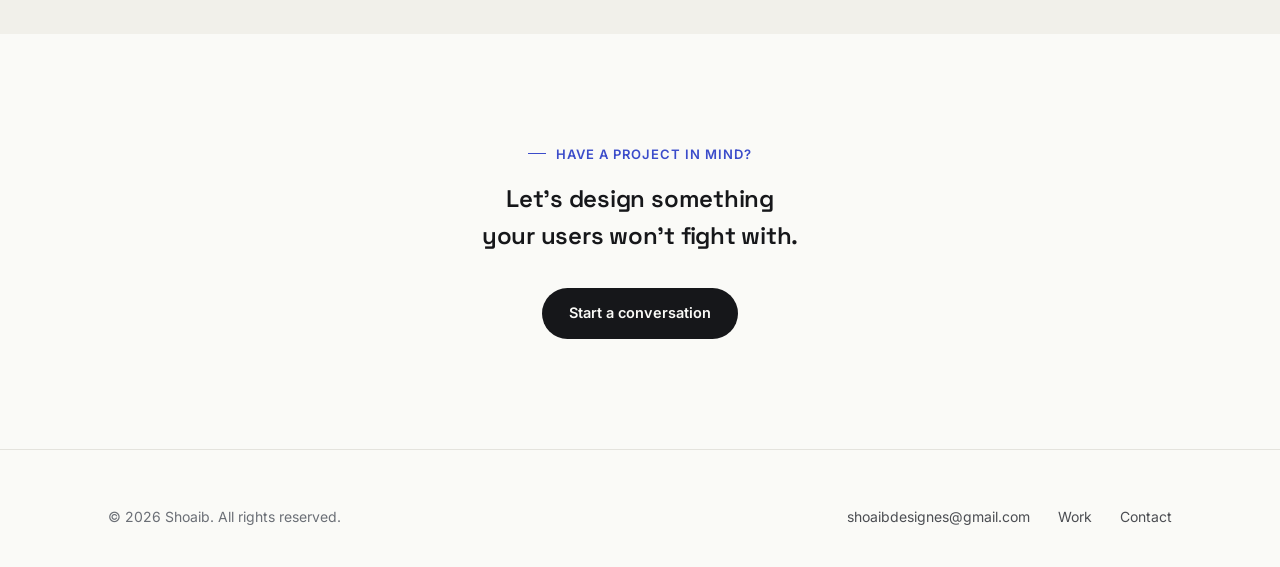
==== commit 4649cc63: "Add files via upload" ====
--- a/assets/work/index.html
+++ b/assets/work/index.html
@@ -91,41 +91,18 @@
     <div style="display:grid; grid-template-columns: repeat(3, 1fr); gap: 28px;" class="proj-grid">
 
       <a href="work.html#tiu" class="browser-frame" style="text-decoration:none;">
-        <div class="browser-chrome">
-          <div class="browser-dots"><span></span><span></span><span></span></div>
-          <div class="browser-url">tiu-intel.app</div>
-        </div>
-        <div class="browser-body">
-          <div class="thumb-content" style="background:linear-gradient(160deg,#1c1f2b,#3B4CCA); padding:22px; color:#fff;">
-            <div style="font-size:10px; letter-spacing:.1em; opacity:.7;">TACTICAL INTELLIGENCE UNIT</div>
-            <div style="font-family:var(--display); font-size:18px; font-weight:600; margin-top:10px; max-width:80%;">Next-gen intelligence operations</div>
-            <div style="margin-top:auto; display:flex; gap:8px;">
-              <div style="background:rgba(255,255,255,.15); border-radius:6px; padding:6px 10px; font-size:9px;">24/7 Operations</div>
-              <div style="background:rgba(255,255,255,.15); border-radius:6px; padding:6px 10px; font-size:9px;">Secure Infra</div>
-            </div>
-          </div>
+        <div class="browser-body" style="aspect-ratio:16/11; overflow:hidden;">
+          <img src="assets/work/bali.jpg" alt="Bali Party Hire" style="width:100%; height:100%; object-fit:cover; object-position:top;">
         </div>
         <div style="padding:18px 20px;">
-          <h3 style="font-size:16px;">Tactical Intelligence Platform</h3>
-          <p style="font-size:13.5px; margin-top:4px;">Landing page · Security SaaS</p>
+          <h3 style="font-size:16px;">Bali Party Hire</h3>
+          <p style="font-size:13.5px; margin-top:4px;">Booking website · Events</p>
         </div>
       </a>
 
       <a href="work.html#care" class="browser-frame" style="text-decoration:none;">
-        <div class="browser-chrome">
-          <div class="browser-dots"><span></span><span></span><span></span></div>
-          <div class="browser-url">brightpath-care.org</div>
-        </div>
-        <div class="browser-body">
-          <div class="thumb-content" style="background:linear-gradient(160deg,#fff,#F1F0EA); padding:22px;">
-            <div style="font-size:10px; letter-spacing:.1em; color:var(--accent); font-weight:600;">ABOUT US</div>
-            <div style="font-family:var(--display); font-size:17px; font-weight:600; margin-top:10px; max-width:75%; color:var(--ink);">Compassionate care you can trust</div>
-            <div style="margin-top:auto; display:flex; gap:10px;">
-              <div style="width:34px; height:34px; border-radius:50%; background:#D8D6CD;"></div>
-              <div style="width:34px; height:34px; border-radius:50%; background:#cfd0e8;"></div>
-              <div style="width:34px; height:34px; border-radius:50%; background:#e3ddd0;"></div>
-            </div>
-          </div>
+        <div class="browser-body" style="aspect-ratio:16/11; overflow:hidden;">
+          <img src="assets/work/independent-living.jpg" alt="Independent Living Support" style="width:100%; height:100%; object-fit:cover; object-position:top;">
         </div>
         <div style="padding:18px 20px;">
           <h3 style="font-size:16px;">Independent Living Support</h3>
@@ -133,23 +110,13 @@
         </div>
       </a>
 
-      <a href="work.html#bali" class="browser-frame" style="text-decoration:none;">
-        <div class="browser-chrome">
-          <div class="browser-dots"><span></span><span></span><span></span></div>
-          <div class="browser-url">balipartyhire.com</div>
-        </div>
-        <div class="browser-body">
-          <div class="thumb-content" style="background:linear-gradient(160deg,#fef6ea,#ffe8cf); padding:22px;">
-            <div style="font-size:10px; letter-spacing:.1em; color:#c47a1f; font-weight:600;">BALI PARTY HIRE</div>
-            <div style="font-family:var(--display); font-size:17px; font-weight:600; margin-top:10px; max-width:75%; color:#3a2c12;">A perfect pool party in Bali</div>
-            <div style="margin-top:auto;">
-              <div style="display:inline-block; background:#1c1c1c; color:#fff; border-radius:999px; padding:8px 16px; font-size:10px;">Book Now</div>
-            </div>
-          </div>
+      <a href="work.html#solawave" class="browser-frame" style="text-decoration:none;">
+        <div class="browser-body" style="aspect-ratio:16/11; overflow:hidden;">
+          <img src="assets/work/solawave.jpg" alt="Solawave Skincare Redesign" style="width:100%; height:100%; object-fit:cover; object-position:top;">
         </div>
         <div style="padding:18px 20px;">
-          <h3 style="font-size:16px;">Bali Party Hire</h3>
-          <p style="font-size:13.5px; margin-top:4px;">Booking website · Events</p>
+          <h3 style="font-size:16px;">Solawave — Skincare Redesign</h3>
+          <p style="font-size:13.5px; margin-top:4px;">Website redesign · E-commerce</p>
         </div>
       </a>
 
